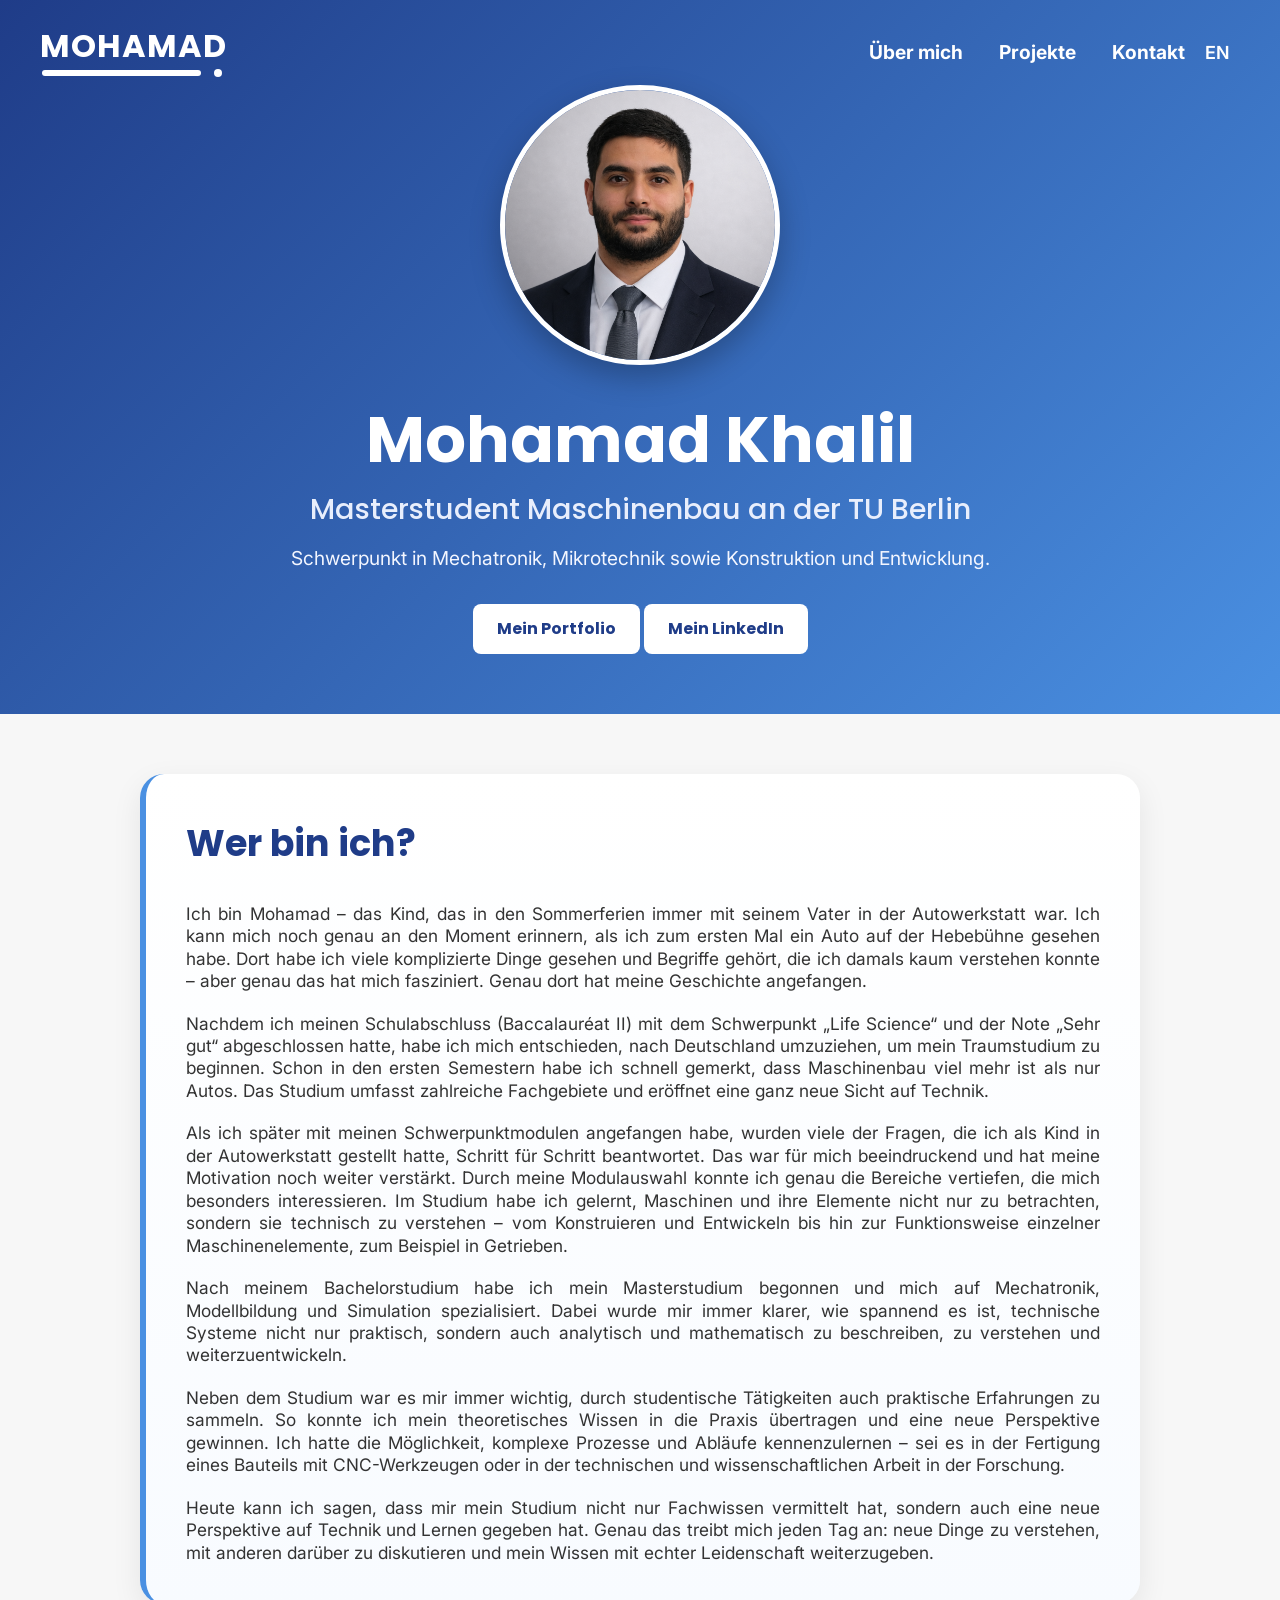
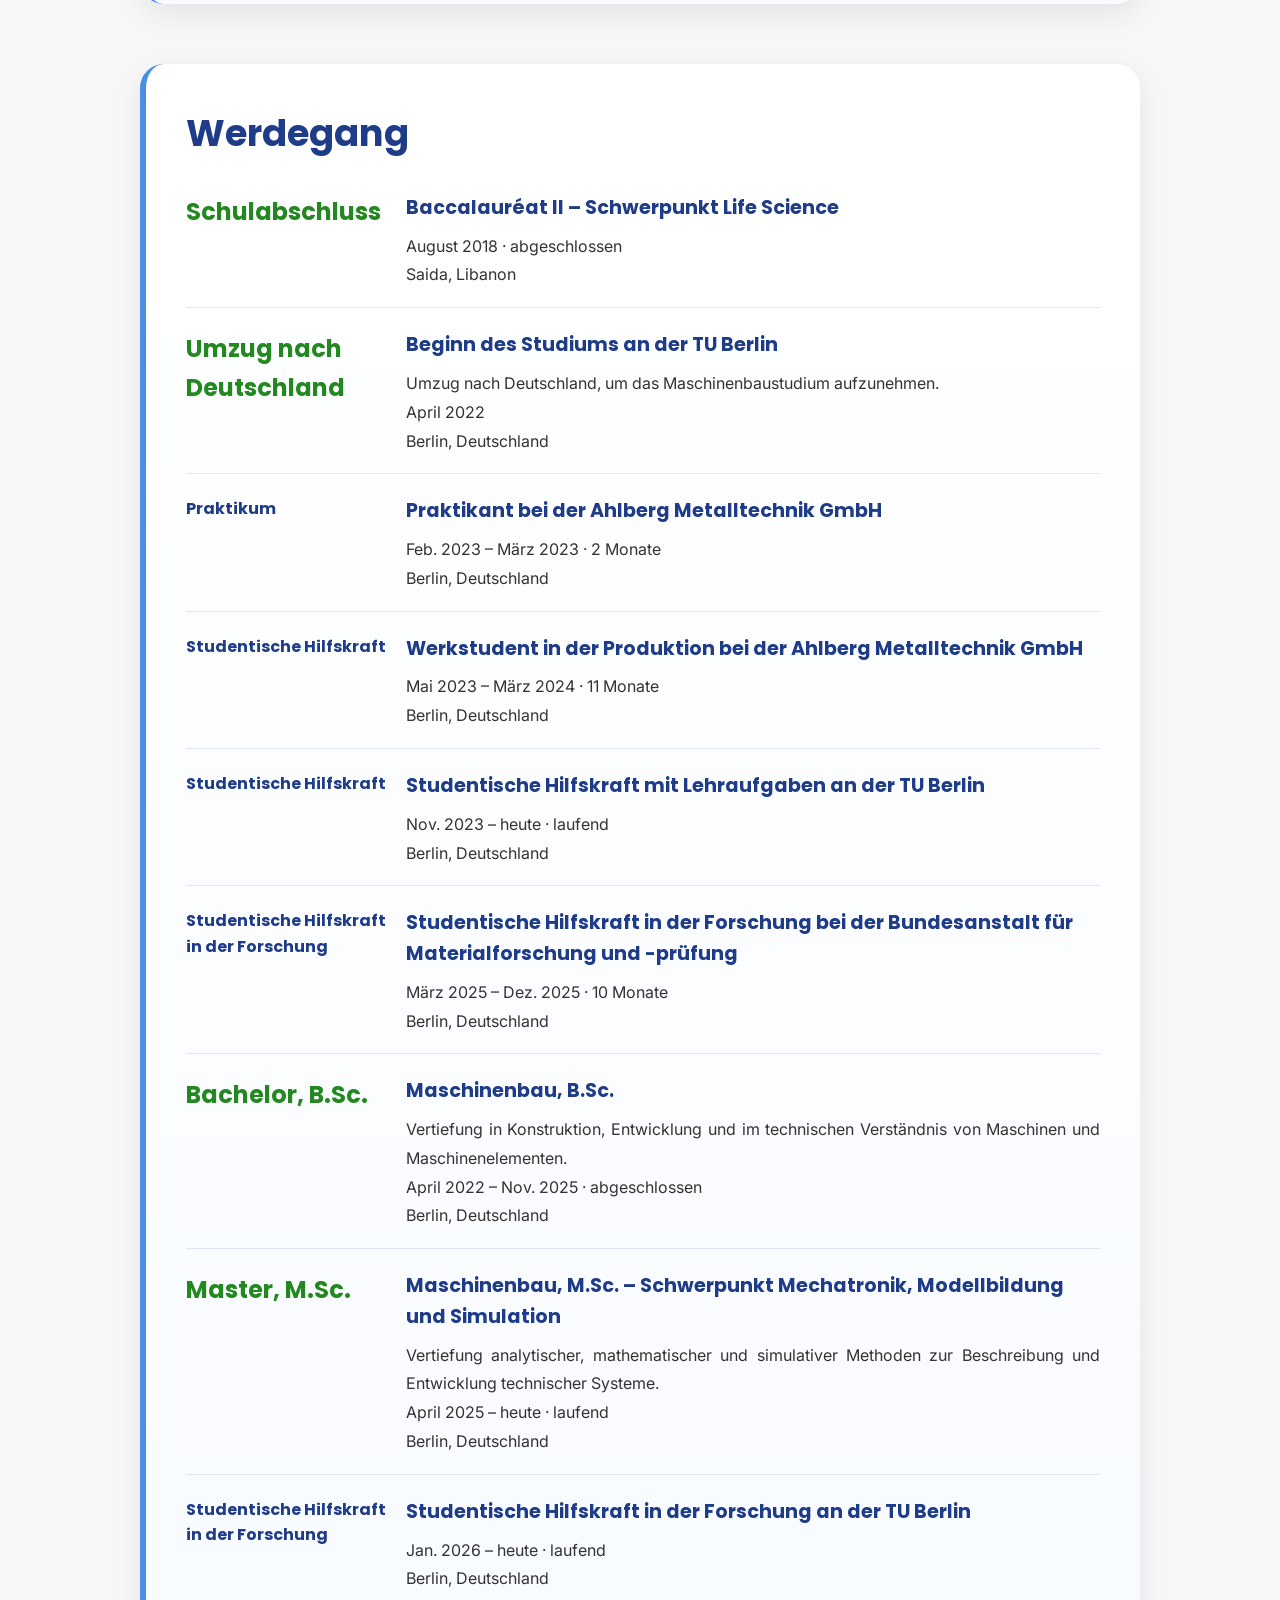
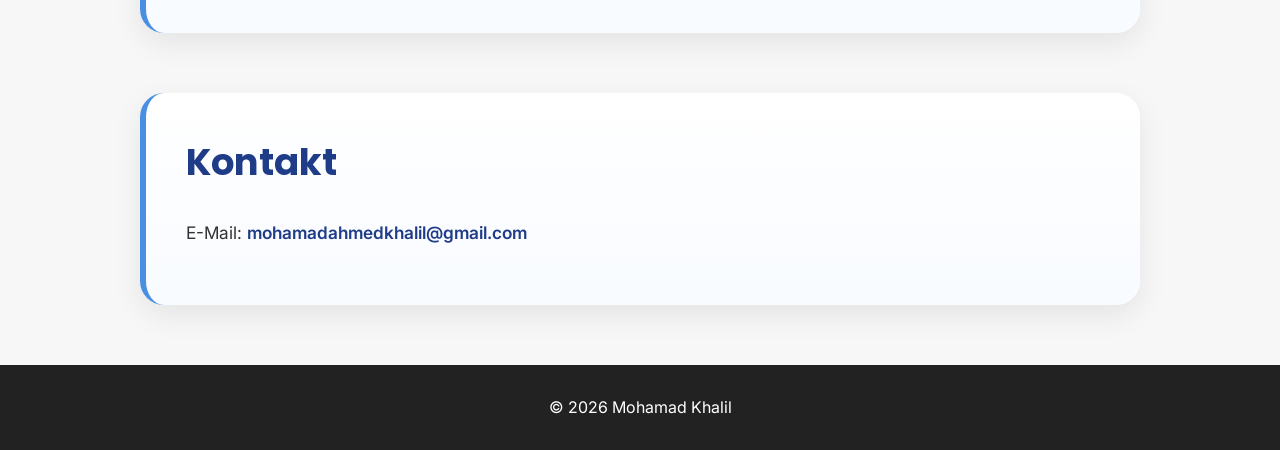
==== index.html @ b15c95e8 "Add files via upload" ====
<!DOCTYPE html>
<html lang="de">
<head>
  <meta charset="UTF-8" />
  <meta name="viewport" content="width=device-width, initial-scale=1.0" />
  <title>Mohamad</title>
  <link rel="stylesheet" href="style.css" />
  <link rel="preconnect" href="https://fonts.googleapis.com">
  <link rel="preconnect" href="https://fonts.gstatic.com" crossorigin>
  <link href="https://fonts.googleapis.com/css2?family=Montserrat:wght@600;700&display=swap" rel="stylesheet">
  <link href="https://fonts.googleapis.com/css2?family=Inter:wght@400;500;600;700&family=Poppins:wght@500;600;700&display=swap" rel="stylesheet">
  <link rel="icon" type="image/png" href="img/Bewerbungsfoto.png">
</head>
<body>
  <header class="hero">
    <nav class="nav">
      <a href="index.html" class="logo">
        <span class="logo-name">MOHAMAD<span class="logo-dot"></span></span>
      </a>

      <button class="menu-toggle" aria-label="Menü öffnen">
        <span></span>
        <span></span>
        <span></span>
      </button>

      <ul class="nav-links">
        <li><a href="#about" data-i18n="navAbout">Über mich</a></li>
        <li><a href="pages/projects/index.html" data-i18n="navProjects">Projekte</a></li>
        <li><a href="#contact" data-i18n="navContact">Kontakt</a></li>
      </ul>

      <button id="lang-toggle" class="lang-btn">EN</button>
    </nav>

    <div class="hero-image">
      <img
        src="img/Bewerbungsfoto.png"
        alt="Porträt von Mohamad Khalil"
        data-i18n-alt="heroImageAlt"
      >
    </div>

    <div class="hero-wrapper">
      <section class="hero-content">
        <h1>Mohamad Khalil</h1>
        <h2 data-i18n="heroTitle">Masterstudent Maschinenbau an der TU Berlin</h2>
        <p data-i18n="heroSubtitle">Schwerpunkt in Mechatronik, Mikrotechnik sowie Konstruktion und Entwicklung.</p>

        <div class="hero-buttons">
          <a class="btn" href="pages/portfolio/index.html" data-i18n="portfolioBtn">Mein Portfolio</a>
          <a class="btn" href="https://www.linkedin.com/in/mohamadahmedkhalil/" target="_blank" rel="noopener noreferrer" data-i18n="linkedinBtn">Mein LinkedIn</a>
        </div>
      </section>
    </div>
  </header>

  <main>
    <section id="about" class="about">
      <h2 data-i18n="aboutHeading">Wer bin ich?</h2>

      <p data-i18n="aboutP1">
        Ich bin Mohamad – das Kind, das in den Sommerferien immer mit seinem Vater in der
        Autowerkstatt war. Ich kann mich noch genau an den Moment erinnern, als ich zum ersten
        Mal ein Auto auf der Hebebühne gesehen habe. Dort habe ich viele komplizierte Dinge
        gesehen und Begriffe gehört, die ich damals kaum verstehen konnte – aber genau das hat
        mich fasziniert. Genau dort hat meine Geschichte angefangen.
      </p>

      <p data-i18n="aboutP2">
        Nachdem ich meinen Schulabschluss (Baccalauréat II) mit dem Schwerpunkt „Life Science“
        und der Note „Sehr gut“ abgeschlossen hatte, habe ich mich entschieden, nach Deutschland
        umzuziehen, um mein Traumstudium zu beginnen. Schon in den ersten Semestern habe ich
        schnell gemerkt, dass Maschinenbau viel mehr ist als nur Autos. Das Studium umfasst
        zahlreiche Fachgebiete und eröffnet eine ganz neue Sicht auf Technik.
      </p>

      <p data-i18n="aboutP3">
        Als ich später mit meinen Schwerpunktmodulen angefangen habe, wurden viele der Fragen,
        die ich als Kind in der Autowerkstatt gestellt hatte, Schritt für Schritt beantwortet.
        Das war für mich beeindruckend und hat meine Motivation noch weiter verstärkt. Durch
        meine Modulauswahl konnte ich genau die Bereiche vertiefen, die mich besonders
        interessieren. Im Studium habe ich gelernt, Maschinen und ihre Elemente nicht nur zu
        betrachten, sondern sie technisch zu verstehen – vom Konstruieren und Entwickeln bis
        hin zur Funktionsweise einzelner Maschinenelemente, zum Beispiel in Getrieben.
      </p>

      <p data-i18n="aboutP4">
        Nach meinem Bachelorstudium habe ich mein Masterstudium begonnen und mich auf
        Mechatronik, Modellbildung und Simulation spezialisiert. Dabei wurde mir immer klarer,
        wie spannend es ist, technische Systeme nicht nur praktisch, sondern auch analytisch
        und mathematisch zu beschreiben, zu verstehen und weiterzuentwickeln.
      </p>

      <p data-i18n="aboutP5">
        Neben dem Studium war es mir immer wichtig, durch studentische Tätigkeiten auch
        praktische Erfahrungen zu sammeln. So konnte ich mein theoretisches Wissen in die
        Praxis übertragen und eine neue Perspektive gewinnen. Ich hatte die Möglichkeit,
        komplexe Prozesse und Abläufe kennenzulernen – sei es in der Fertigung eines Bauteils
        mit CNC-Werkzeugen oder in der technischen und wissenschaftlichen Arbeit in der
        Forschung.
      </p>

      <p data-i18n="aboutP6">
        Heute kann ich sagen, dass mir mein Studium nicht nur Fachwissen vermittelt hat,
        sondern auch eine neue Perspektive auf Technik und Lernen gegeben hat. Genau das treibt
        mich jeden Tag an: neue Dinge zu verstehen, mit anderen darüber zu diskutieren und mein
        Wissen mit echter Leidenschaft weiterzugeben.
      </p>
    </section>

    <section id="journey" class="journey">
      <h2 data-i18n="journeyHeading">Werdegang</h2>

      <div class="journey-box">
        <div class="journey-item">
          <span class="schulabshluss" data-i18n="journeySchoolLabel">Schulabschluss</span>
          <div class="journey-content">
            <h3 data-i18n="journeySchoolTitle">Baccalauréat II – Schwerpunkt Life Science</h3>
            <p data-i18n="journeySchoolDate">August 2018 · abgeschlossen</p>
            <p data-i18n="journeySchoolLocation">Saida, Libanon</p>
          </div>
        </div>

        <div class="journey-item">
          <span class="umzug" data-i18n="journeyMoveLabel">Umzug nach Deutschland</span>
          <div class="journey-content">
            <h3 data-i18n="journeyMoveTitle">Beginn des Studiums an der TU Berlin</h3>
            <p data-i18n="journeyMoveText">Umzug nach Deutschland, um das Maschinenbaustudium aufzunehmen.</p>
            <p data-i18n="journeyMoveDate">April 2022</p>
            <p data-i18n="journeyMoveLocation">Berlin, Deutschland</p>
          </div>
        </div>

        <div class="journey-item">
          <span class="journey-year" data-i18n="journeyInternshipLabel">Praktikum</span>
          <div class="journey-content">
            <h3 data-i18n="journeyInternshipTitle">Praktikant bei der Ahlberg Metalltechnik GmbH</h3>
            <p data-i18n="journeyInternshipDate">Feb. 2023 – März 2023 · 2 Monate</p>
            <p data-i18n="journeyInternshipLocation">Berlin, Deutschland</p>
          </div>
        </div>

        <div class="journey-item">
          <span class="journey-year" data-i18n="journeyProductionLabel">Studentische Hilfskraft</span>
          <div class="journey-content">
            <h3 data-i18n="journeyProductionTitle">Werkstudent in der Produktion bei der Ahlberg Metalltechnik GmbH</h3>
            <p data-i18n="journeyProductionDate">Mai 2023 – März 2024 · 11 Monate</p>
            <p data-i18n="journeyProductionLocation">Berlin, Deutschland</p>
          </div>
        </div>

        <div class="journey-item">
          <span class="journey-year" data-i18n="journeyTutorLabel">Studentische Hilfskraft</span>
          <div class="journey-content">
            <h3 data-i18n="journeyTutorTitle">Studentische Hilfskraft mit Lehraufgaben an der TU Berlin</h3>
            <p data-i18n="journeyTutorDate">Nov. 2023 – heute · laufend</p>
            <p data-i18n="journeyTutorLocation">Berlin, Deutschland</p>
          </div>
        </div>

        <div class="journey-item">
          <span class="journey-year" data-i18n="journeyResearchBamLabel">Studentische Hilfskraft in der Forschung</span>
          <div class="journey-content">
            <h3 data-i18n="journeyResearchBamTitle">Studentische Hilfskraft in der Forschung bei der Bundesanstalt für Materialforschung und -prüfung</h3>
            <p data-i18n="journeyResearchBamDate">März 2025 – Dez. 2025 · 10 Monate</p>
            <p data-i18n="journeyResearchBamLocation">Berlin, Deutschland</p>
          </div>
        </div>

        <div class="journey-item">
          <span class="Bachelor" data-i18n="journeyBachelorLabel">Bachelor, B.Sc.</span>
          <div class="journey-content">
            <h3 data-i18n="journeyBachelorTitle">Maschinenbau, B.Sc.</h3>
            <p data-i18n="journeyBachelorText">
              Vertiefung in Konstruktion, Entwicklung und im technischen Verständnis
              von Maschinen und Maschinenelementen.
            </p>
            <p data-i18n="journeyBachelorDate">April 2022 – Nov. 2025 · abgeschlossen</p>
            <p data-i18n="journeyBachelorLocation">Berlin, Deutschland</p>
          </div>
        </div>

        <div class="journey-item">
          <span class="Master" data-i18n="journeyMasterLabel">Master, M.Sc.</span>
          <div class="journey-content">
            <h3 data-i18n="journeyMasterTitle">Maschinenbau, M.Sc. – Schwerpunkt Mechatronik, Modellbildung und Simulation</h3>
            <p data-i18n="journeyMasterText">
              Vertiefung analytischer, mathematischer und simulativer Methoden zur
              Beschreibung und Entwicklung technischer Systeme.
            </p>
            <p data-i18n="journeyMasterDate">April 2025 – heute · laufend</p>
            <p data-i18n="journeyMasterLocation">Berlin, Deutschland</p>
          </div>
        </div>

        <div class="journey-item">
          <span class="journey-year" data-i18n="journeyResearchTuLabel">Studentische Hilfskraft in der Forschung</span>
          <div class="journey-content">
            <h3 data-i18n="journeyResearchTuTitle">Studentische Hilfskraft in der Forschung an der TU Berlin</h3>
            <p data-i18n="journeyResearchTuDate">Jan. 2026 – heute · laufend</p>
            <p data-i18n="journeyResearchTuLocation">Berlin, Deutschland</p>
          </div>
        </div>
      </div>
    </section>

    <section id="contact" class="contact">
      <h2 data-i18n="contactHeading">Kontakt</h2>
      <p>
        <span data-i18n="emailLabel">E-Mail:</span>
        <a href="mailto:mohamadahmedkhalil@gmail.com">mohamadahmedkhalil@gmail.com</a>
      </p>
    </section>
  </main>

  <footer class="footer">
    <p data-i18n="footerText">© 2026 Mohamad Khalil</p>
  </footer>

  <script src="script.js"></script>
  <script>
    const menuToggle = document.querySelector('.menu-toggle');
    const navLinks = document.querySelector('.nav-links');

    menuToggle.addEventListener('click', () => {
      navLinks.classList.toggle('active');
    });
  </script>
</body>
</html>
---- style.css ----
* {
  box-sizing: border-box;
  margin: 0;
  padding: 0;
}

html {
  scroll-behavior: smooth;
}

body {
  font-family: 'Inter', sans-serif;
  line-height: 1.6;
  color: #222;
  background: #f7f7f7;
}

h1, h2, h3, .logo, .btn {
  font-family: 'Poppins', sans-serif;
}

.hero {
  background: linear-gradient(135deg, #1f3c88, #4a90e2);
  color: white;
  min-height: 50vh;
  padding: 20px 40px 60px;
}

.nav {
  max-width: 100%;
  margin: 0 auto;
  padding: -10px 40px;
  display: flex;
  align-items: center;
}

.nav-links {
  margin-left: auto;
  display: flex;
  gap: 36px;
  list-style: none;
  padding: 0;
  margin-top: 0;
  margin-bottom: 0;
  font-weight: 700
}

.nav-links a {
  color: white;
  text-decoration: none;
  font-family: 'Inter', sans-serif;
  font-size: 1.2rem;
}


.logo {
  font-family: 'Poppins', sans-serif;
  font-size: 2rem;
  font-weight: 700;
  color: white;
  letter-spacing: 0.03em;
}

.logo-name {
  position: relative;
  display: inline-block;
  padding-bottom: 14px;
}

.logo-name::after {
  content: "";
  position: absolute;
  left: 1%;
  bottom: 9px;
  width: 85%;
  height: 0.4rem;
  background: white;
  border-radius: 999px;
}

.logo-dot {
  position: absolute;
  right: 5px;
  bottom: 8px;
  width: 8px;
  height: 8px;
  background: white;
  border-radius: 50%;
}

.lang-btn {
  background: transparent;
  border: 1px transparent;
  padding: 8px 10px;
  border-radius: 999px;
  cursor: pointer;
  font-family: inherit;
  font-weight: 600;
  margin-left: 10px;
  color: white;
  font-size: 18px;
}

.lang-btn:hover {
  transform: translateY(-1px);
}

.hero-wrapper {
  max-width: 1000px;
  margin: 40px auto 0;
  display: flex;
  flex-direction: column;
  align-items: center;
  text-align: center;
  gap: 30px;
}

.hero-content h1 {
  font-size: 4rem;
  margin-bottom: 10px;
  line-height: 1.1;
}

.hero-content h2 {
  font-size: 1.8rem;
  font-weight: 500;
  margin-bottom: 10px;
  color: #e8eefc;
}

.hero-content p {
  font-size: 1.2rem;
  max-width: 900px;
  margin-bottom: 30px;
  line-height: 1.7;
  color: #f3f6ff;
}

.hero-image {
  width: 100%;
  display: flex;
  justify-content: center;
}

.hero-image img {
  width: 280px;
  height: 280px;
  object-fit: cover;
  border-radius: 50%;
  border: 5px solid white;
  box-shadow: 0 12px 30px rgba(0, 0, 0, 0.25);
}

.btn {
  display: inline-block;
  background: white;
  color: #1f3c88;
  padding: 12px 24px;
  text-decoration: none;
  border-radius: 8px;
  font-weight: bold;
}

.about {
  max-width: 1000px;
  margin: 60px auto;
  padding: 40px;
  background: linear-gradient(180deg, #ffffff, #f8fbff);
  border-radius: 24px;
  box-shadow: 0 10px 30px rgba(0, 0, 0, 0.08);
  border-left: 6px solid #4a90e2;
}

.about h2 {
  font-size: 2.3rem;
  margin-bottom: 30px;
  color: #1f3c88;
}

.about p {
  font-family: 'Inter', sans-serif;
  font-size: 1.08rem;
  line-height: 1.3;
  color: #333;
  margin-bottom: 20px;
  font-weight: 400;
  text-align: justify;
  hyphens: auto;
}

.about p:last-child {
  margin-bottom: 0;
}

.projects {
  max-width: 1000px;
  margin: 60px auto;
  padding: 0 20px;
}

.contact {
  max-width: 1000px;
  margin: 60px auto;
  padding: 40px;
  background: linear-gradient(180deg, #ffffff, #f8fbff);
  border-radius: 24px;
  box-shadow: 0 10px 30px rgba(0, 0, 0, 0.08);
  border-left: 6px solid #4a90e2;
}

.contact a {
  color: #1f3c88;
  text-decoration: none;
  font-weight: 600;
}

.contact a:hover {
  text-decoration: underline;
}

.contact h2 {
  font-size: 2.3rem;
  margin-bottom: 30px;
  color: #1f3c88;
}

.contact p {
  font-family: 'Inter', sans-serif;
  font-size: 1.08rem;
  line-height: 1.3;
  color: #333;
  margin-bottom: 20px;
  font-weight: 400;
  text-align: justify;
  hyphens: auto;
}

.cards {
  display: grid;
  grid-template-columns: repeat(auto-fit, minmax(250px, 1fr));
  gap: 20px;
}

.card {
  background: white;
  padding: 20px;
  border-radius: 12px;
  box-shadow: 0 4px 14px rgba(0, 0, 0, 0.08);
}

.journey {
  max-width: 1000px;
  margin: 60px auto;
  padding: 40px;
  background: linear-gradient(180deg, #ffffff, #f8fbff);
  border-radius: 24px;
  box-shadow: 0 10px 30px rgba(0, 0, 0, 0.08);
  border-left: 6px solid #4a90e2;
}

.journey h2 {
  font-size: 2.3rem;
  margin-bottom: 30px;
  color: #1f3c88;
}

.journey-box {
  display: flex;
  flex-direction: column;
  gap: 22px;
}

.journey-item {
  display: grid;
  grid-template-columns: 200px 1fr;
  gap: 20px;
  align-items: start;
  padding-bottom: 18px;
  border-bottom: 1px solid rgba(31, 60, 136, 0.12);
}

.journey-item:last-child {
  border-bottom: none;
  padding-bottom: 0;
}

.journey-year {
  font-weight: 700;
  color: #1f3c88;
  font-family: 'Poppins', sans-serif;
}

.schulabshluss {
  font-size: 1.5rem;
  font-weight: 700;
  color: #22881f;
  font-family: 'Poppins', sans-serif;
}

.umzug {
  font-size: 1.5rem;
  font-weight: 700;
  color: #22881f;
  font-family: 'Poppins', sans-serif;
}

.Bachelor {
  font-size: 1.5rem;
  font-weight: 700;
  color: #22881f;
  font-family: 'Poppins', sans-serif;
}

.Master {
  font-size: 1.5rem;
  font-weight: 700;
  color: #22881f;
  font-family: 'Poppins', sans-serif;
}

.journey-content h3 {
  font-size: 1.2rem;
  margin-bottom: 8px;
  color: #1f3c88;
}

.journey-content p {
  font-size: 1rem;
  line-height: 1.8;
  color: #333;
  text-align: justify;
}

.footer {
  text-align: center;
  padding: 30px 20px;
  background: #222;
  color: white;
}

/* =========================
   Handy / Tablet Ergänzung
   oberer Code bleibt gleich
========================= */

@media (max-width: 992px) {
  .hero {
    padding: 20px 24px 50px;
  }

  .hero-wrapper {
    max-width: 90%;
    gap: 24px;
  }

  .hero-content h1 {
    font-size: 3.2rem;
  }

  .hero-content h2 {
    font-size: 1.5rem;
  }

  .hero-content p {
    font-size: 1.08rem;
    max-width: 100%;
  }

  .about,
  .contact,
  .journey {
    margin: 40px 20px;
    padding: 30px;
  }

  .projects {
    margin: 40px 20px;
    padding: 0;
  }

  .journey-item {
    grid-template-columns: 170px 1fr;
    gap: 16px;
  }

  .nav-links {
    gap: 24px;
  }

  .nav-links a {
    font-size: 1.05rem;
  }
}

@media (max-width: 768px) {
  body {
    overflow-x: hidden;
  }

  .hero {
    padding: 18px 16px 40px;
    min-height: auto;
  }

  .hero-wrapper {
    margin-top: 24px;
    max-width: 100%;
    gap: 20px;
  }

  .hero-content h1 {
    font-size: 2.4rem;
  }

  .hero-content h2 {
    font-size: 1.2rem;
  }

  .hero-content p {
    font-size: 1rem;
    line-height: 1.6;
    max-width: 100%;
  }

  .hero-image img {
    width: 220px;
    height: 220px;
  }

  .logo {
    font-size: 1.6rem;
  }

  .nav {
    width: 100%;
    overflow-x: auto;
  }

  .nav-links {
    gap: 16px;
    flex-wrap: wrap;
  }

  .nav-links a {
    font-size: 1rem;
  }

  .lang-btn {
    font-size: 16px;
  }

  .about,
  .contact,
  .journey {
    margin: 30px 14px;
    padding: 22px 18px;
  }

  .projects {
    margin: 30px 14px;
    padding: 0;
  }

  .about h2,
  .contact h2,
  .journey h2 {
    font-size: 1.8rem;
    margin-bottom: 20px;
  }

  .about p,
  .contact p,
  .journey-content p {
    font-size: 0.98rem;
    line-height: 1.6;
  }

  .journey-item {
    grid-template-columns: 130px 1fr;
    gap: 14px;
  }

  .journey-content h3 {
    font-size: 1.05rem;
  }

  .schulabshluss,
  .umzug,
  .Bachelor,
  .Master {
    font-size: 1.2rem;
  }

  .cards {
    grid-template-columns: 1fr;
  }
}

@media (max-width: 480px) {
  .hero-content h1 {
    font-size: 1.9rem;
  }

  .hero-content h2 {
    font-size: 1rem;
  }

  .hero-content p {
    font-size: 0.95rem;
  }

  .hero-image img {
    width: 180px;
    height: 180px;
  }

  .logo {
    font-size: 1.3rem;
  }

  .nav-links {
    gap: 12px;
  }

  .nav-links a {
    font-size: 0.95rem;
  }

  .about h2,
  .contact h2,
  .journey h2 {
    font-size: 1.5rem;
  }

  .journey-item {
    grid-template-columns: 1fr;
    gap: 8px;
  }

  .journey-year {
    margin-bottom: 4px;
  }
}

/* Hamburger-Button standardmäßig verstecken */
.menu-toggle {
  display: none;
  background: rgba(34, 47, 68, 0.95);
  border: none;
  border-radius: 14px;
  width: 52px;
  height: 52px;
  cursor: pointer;
  padding: 0;
  align-items: center;
  justify-content: center;
  flex-direction: column;
  gap: 5px;
}

.menu-toggle span {
  display: block;
  width: 22px;
  height: 2px;
  background: #5f6977;
  border-radius: 999px;
}

/* Nur für Mobile */
@media (max-width: 768px) {
  .nav {
    position: relative;
    justify-content: space-between;
    align-items: center;
    padding: 10px 16px;
  }

  .menu-toggle {
    display: flex;
    margin-left: auto;
  }

  .nav-links {
    display: none;
    position: absolute;
    top: 72px;
    right: 16px;
    width: 220px;
    background: rgba(34, 47, 68, 0.98);
    border-radius: 16px;
    padding: 14px;
    flex-direction: column;
    gap: 14px;
    box-shadow: 0 12px 30px rgba(0, 0, 0, 0.2);
    z-index: 1000;
  }

  .nav-links.active {
    display: flex;
  }

  .nav-links a {
    color: white;
    font-size: 1rem;
    display: block;
    width: 100%;
  }
}
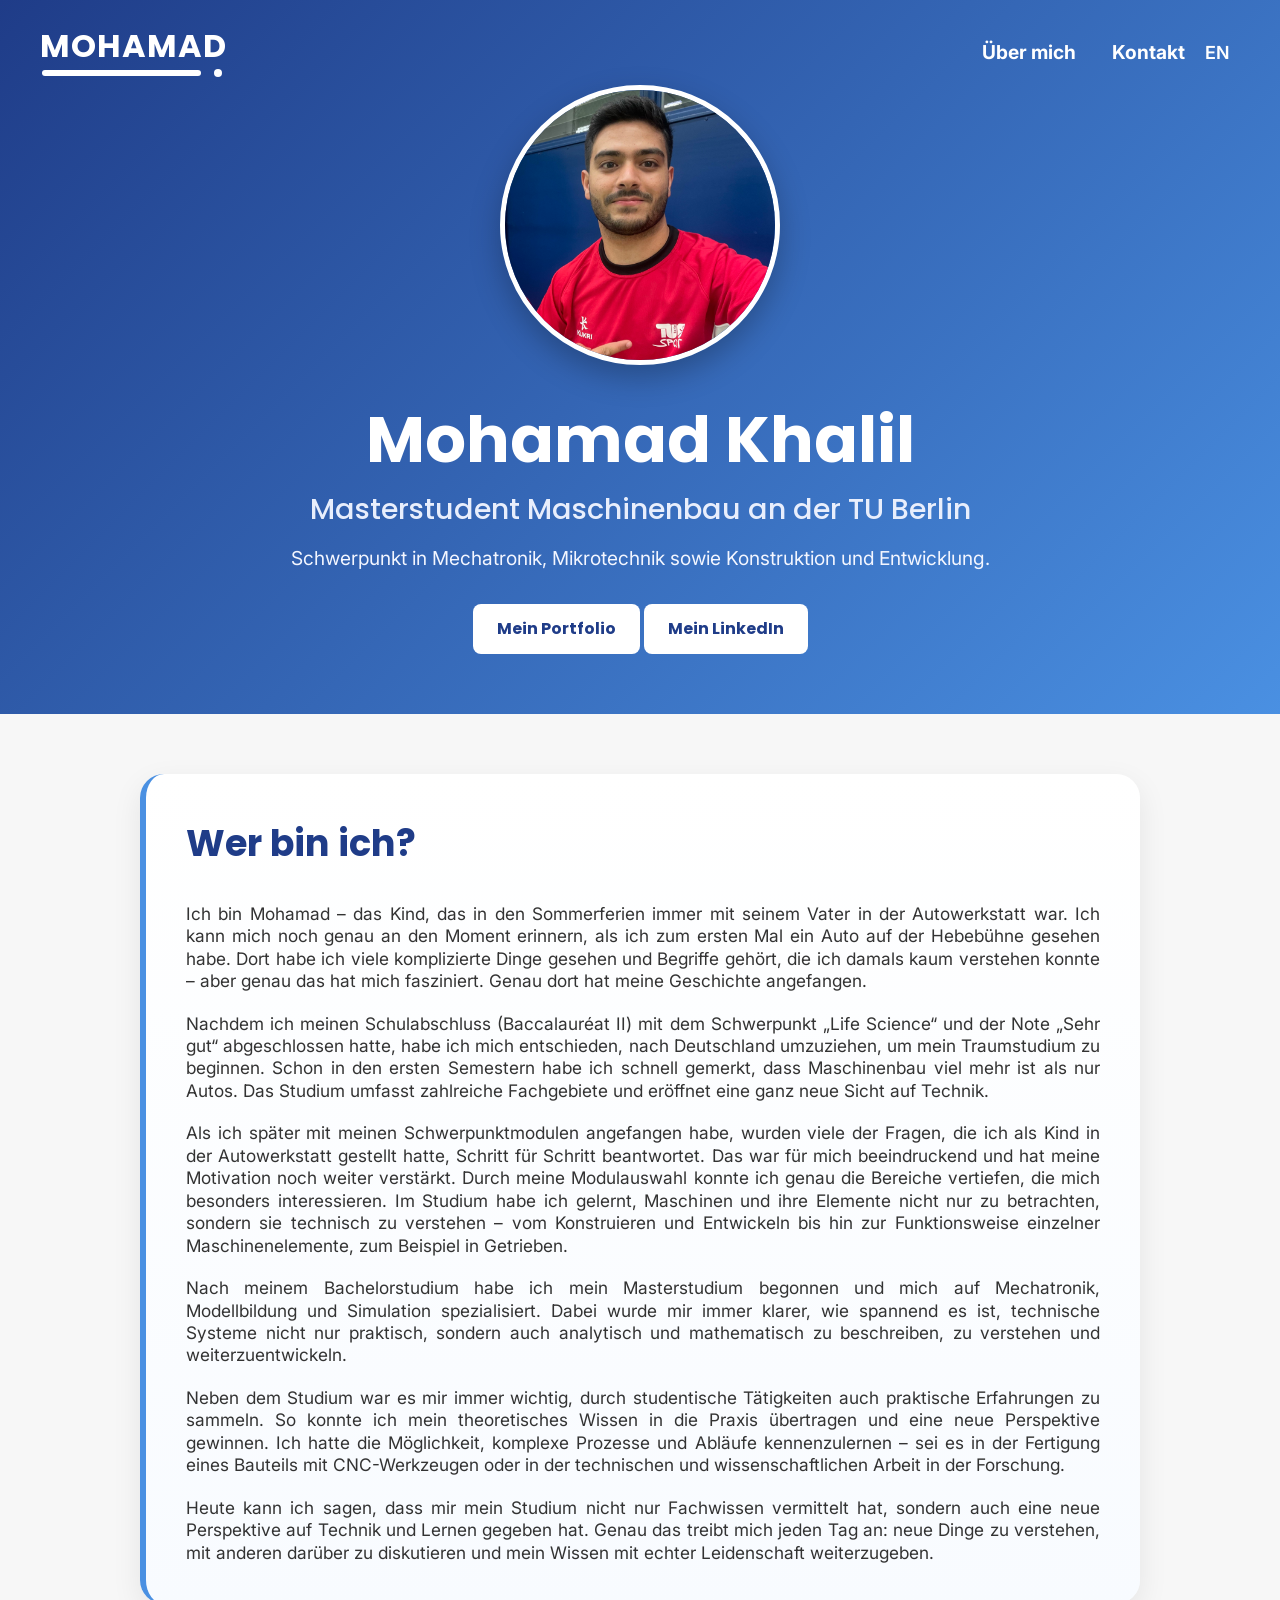
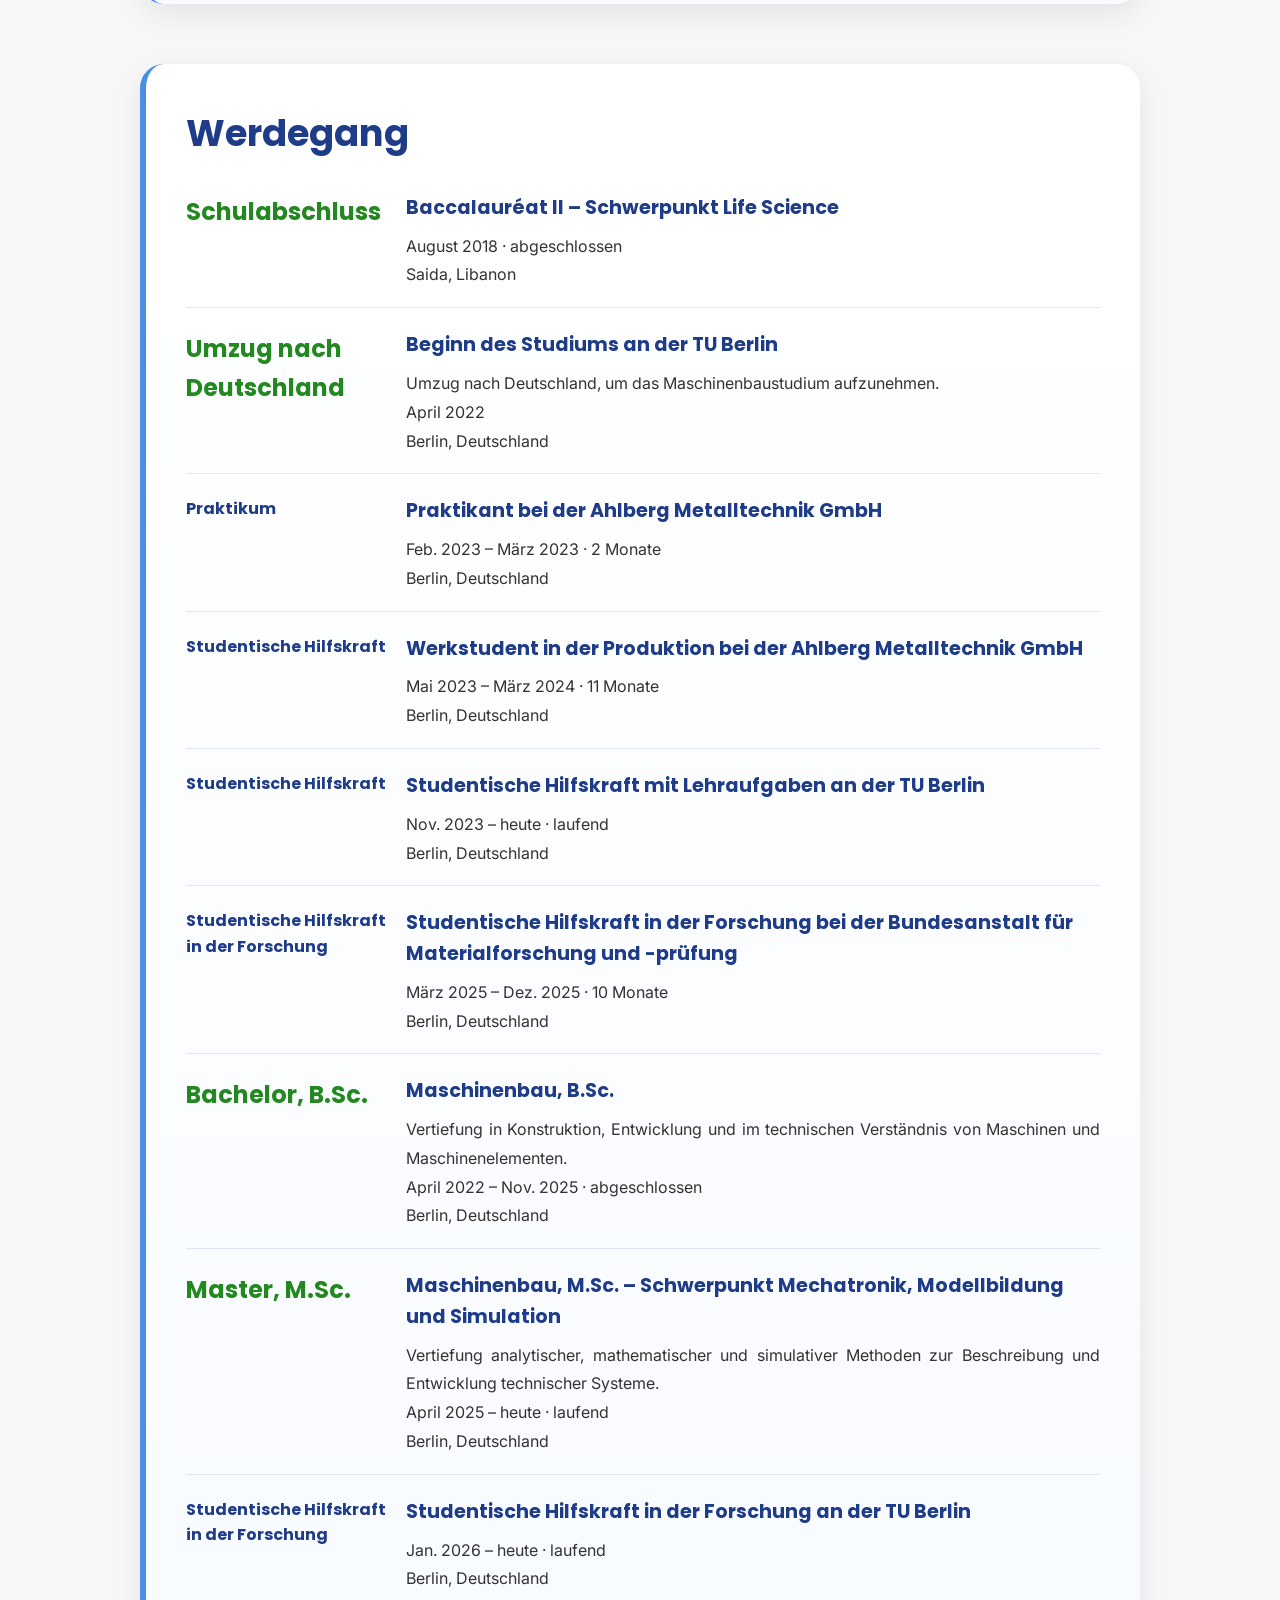
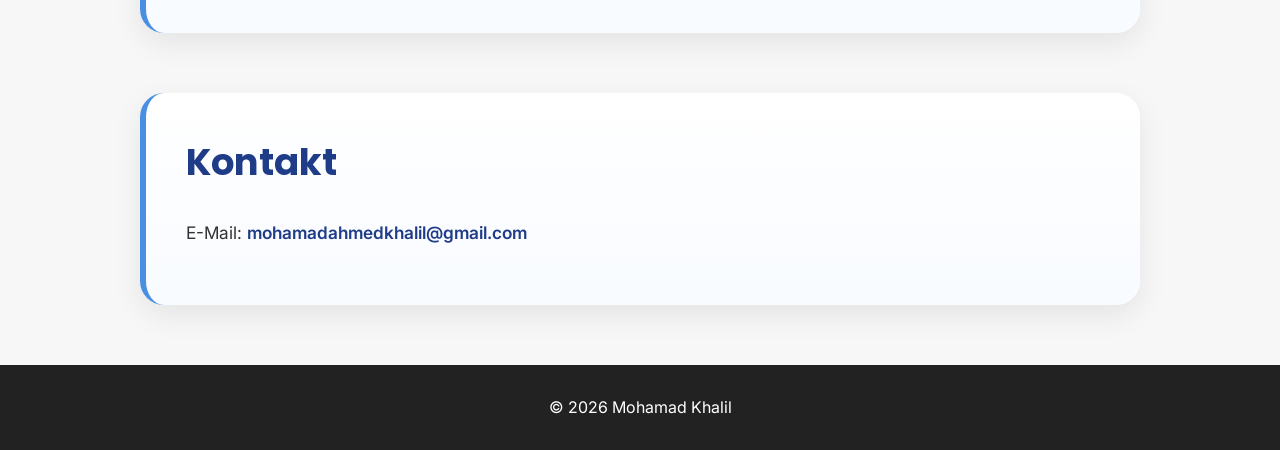
==== commit a213c4d8: "Add files via upload" ====
--- a/index.html
+++ b/index.html
@@ -10,6 +10,7 @@
   <link href="https://fonts.googleapis.com/css2?family=Montserrat:wght@600;700&display=swap" rel="stylesheet">
   <link href="https://fonts.googleapis.com/css2?family=Inter:wght@400;500;600;700&family=Poppins:wght@500;600;700&display=swap" rel="stylesheet">
   <link rel="icon" type="image/png" href="img/Bewerbungsfoto.png">
+  <script src="script.js" defer></script>
 </head>
 <body>
   <header class="hero">
@@ -18,7 +19,7 @@
         <span class="logo-name">MOHAMAD<span class="logo-dot"></span></span>
       </a>
 
-      <button class="menu-toggle" aria-label="Menü öffnen">
+      <button class="menu-toggle" type="button" aria-label="Menü öffnen" aria-expanded="false">
         <span></span>
         <span></span>
         <span></span>
@@ -26,16 +27,15 @@
 
       <ul class="nav-links">
         <li><a href="#about" data-i18n="navAbout">Über mich</a></li>
-        <li><a href="pages/projects/index.html" data-i18n="navProjects">Projekte</a></li>
         <li><a href="#contact" data-i18n="navContact">Kontakt</a></li>
       </ul>
 
-      <button id="lang-toggle" class="lang-btn">EN</button>
+      <button id="lang-toggle" class="lang-btn" type="button">EN</button>
     </nav>
 
     <div class="hero-image">
       <img
-        src="img/Bewerbungsfoto.png"
+        src="img/Photo.JPG"
         alt="Porträt von Mohamad Khalil"
         data-i18n-alt="heroImageAlt"
       >
@@ -45,11 +45,30 @@
       <section class="hero-content">
         <h1>Mohamad Khalil</h1>
         <h2 data-i18n="heroTitle">Masterstudent Maschinenbau an der TU Berlin</h2>
-        <p data-i18n="heroSubtitle">Schwerpunkt in Mechatronik, Mikrotechnik sowie Konstruktion und Entwicklung.</p>
+        <p data-i18n="heroSubtitle">
+          Schwerpunkt in Mechatronik, Mikrotechnik sowie Konstruktion und Entwicklung.
+        </p>
 
         <div class="hero-buttons">
-          <a class="btn" href="pages/portfolio/index.html" data-i18n="portfolioBtn">Mein Portfolio</a>
-          <a class="btn" href="https://www.linkedin.com/in/mohamadahmedkhalil/" target="_blank" rel="noopener noreferrer" data-i18n="linkedinBtn">Mein LinkedIn</a>
+          <a
+            class="btn download-btn"
+            id="portfolio-download"
+            href="portfolio/DE/portfolio_pdflatex.pdf"
+            download
+            data-i18n="portfolioBtn"
+          >
+            Portfolio als PDF herunterladen
+          </a>
+
+          <a
+            class="btn"
+            href="https://www.linkedin.com/in/mohamadahmedkhalil/"
+            target="_blank"
+            rel="noopener noreferrer"
+            data-i18n="linkedinBtn"
+          >
+            Mein LinkedIn
+          </a>
         </div>
       </section>
     </div>
@@ -217,15 +236,5 @@
   <footer class="footer">
     <p data-i18n="footerText">© 2026 Mohamad Khalil</p>
   </footer>
-
-  <script src="script.js"></script>
-  <script>
-    const menuToggle = document.querySelector('.menu-toggle');
-    const navLinks = document.querySelector('.nav-links');
-
-    menuToggle.addEventListener('click', () => {
-      navLinks.classList.toggle('active');
-    });
-  </script>
 </body>
 </html>
--- a/style.css
+++ b/style.css
@@ -146,6 +146,7 @@
   width: 280px;
   height: 280px;
   object-fit: cover;
+  object-position: center 0%;
   border-radius: 50%;
   border: 5px solid white;
   box-shadow: 0 12px 30px rgba(0, 0, 0, 0.25);
@@ -433,7 +434,6 @@
 
   .nav {
     width: 100%;
-    overflow-x: auto;
   }
 
   .nav-links {
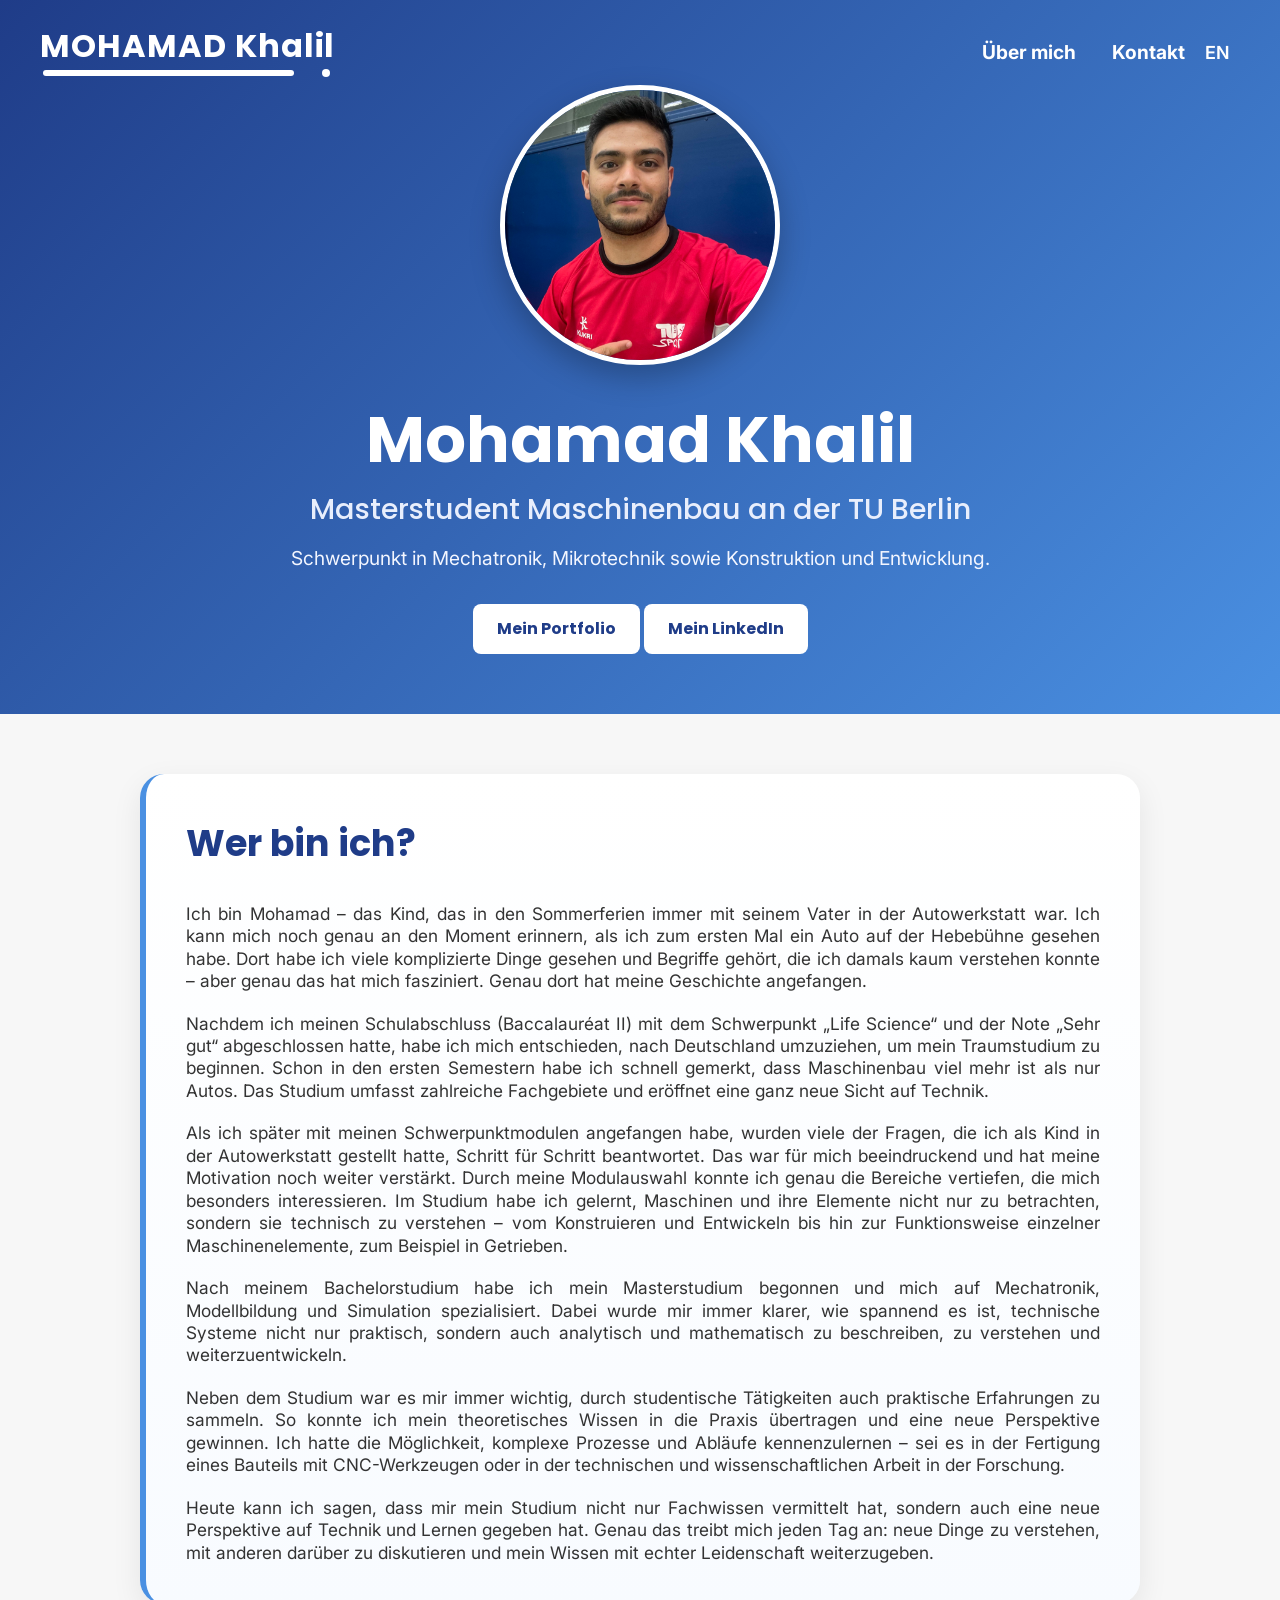
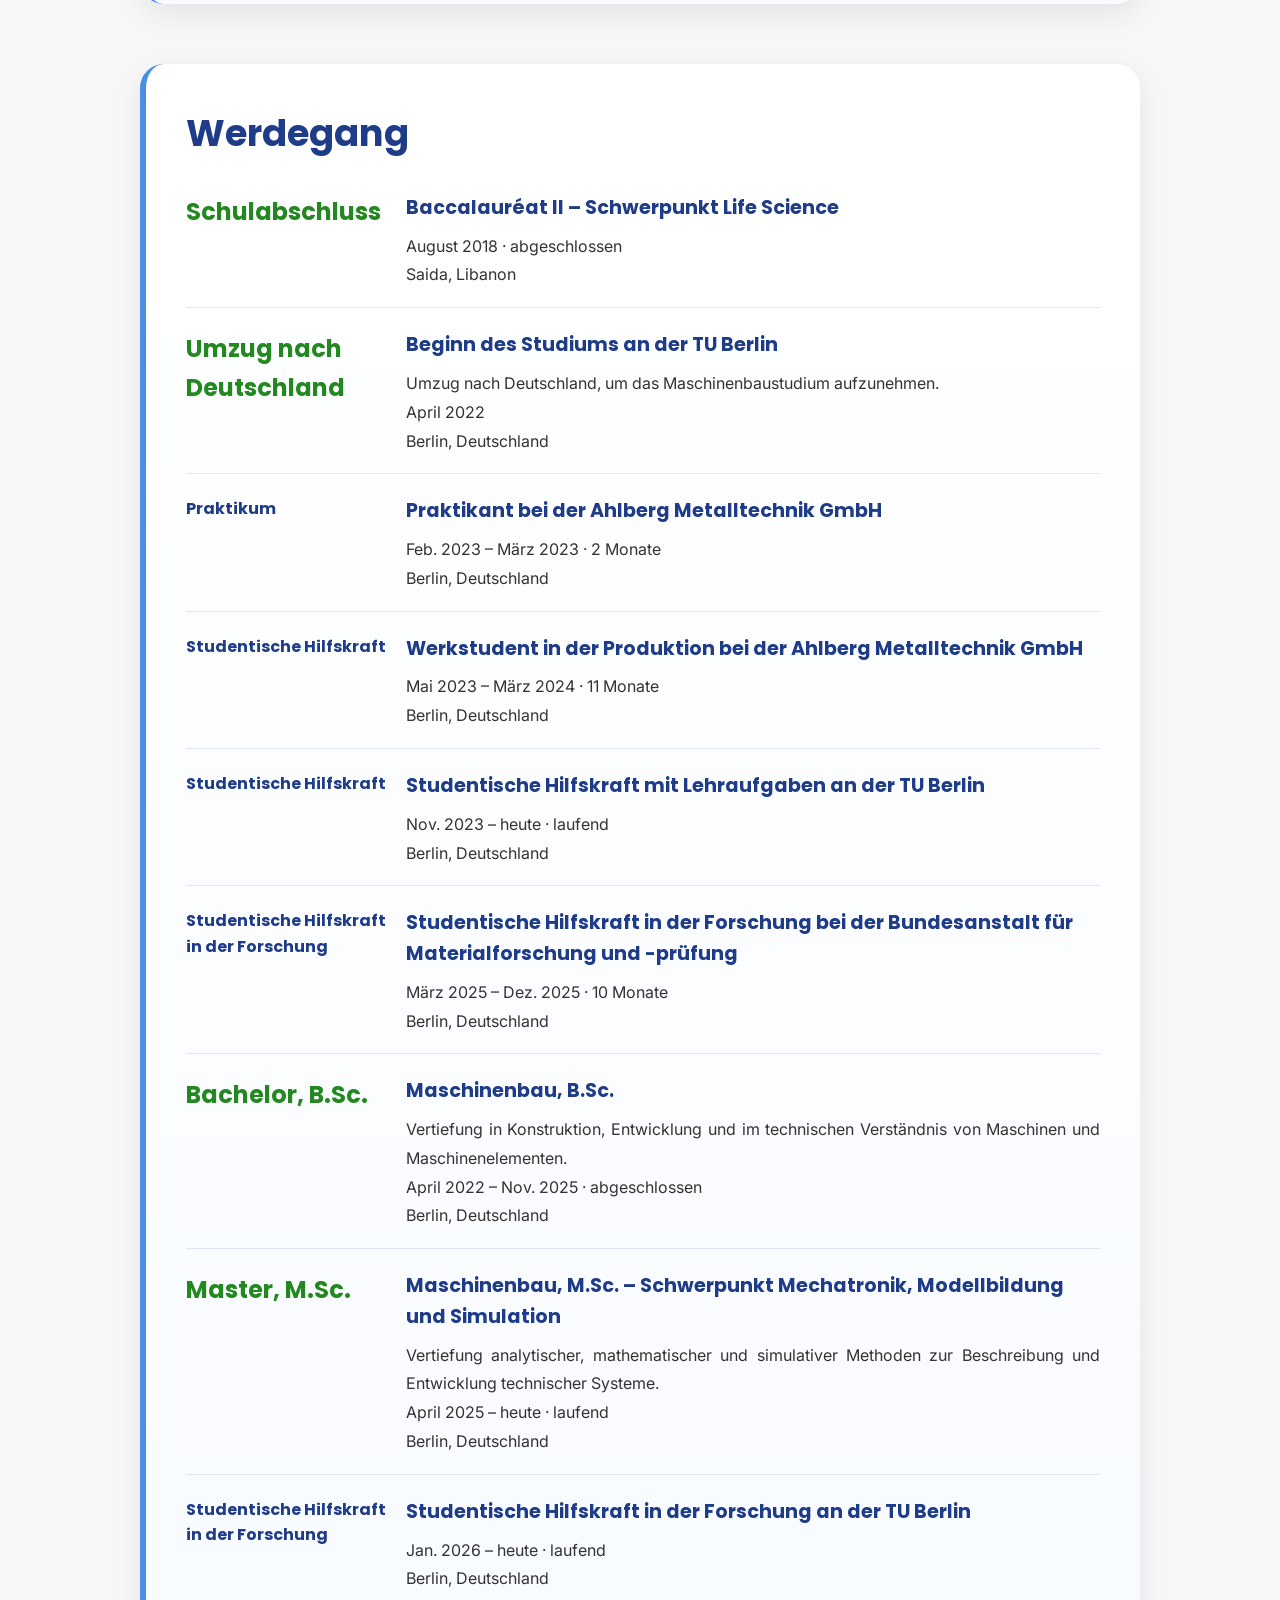
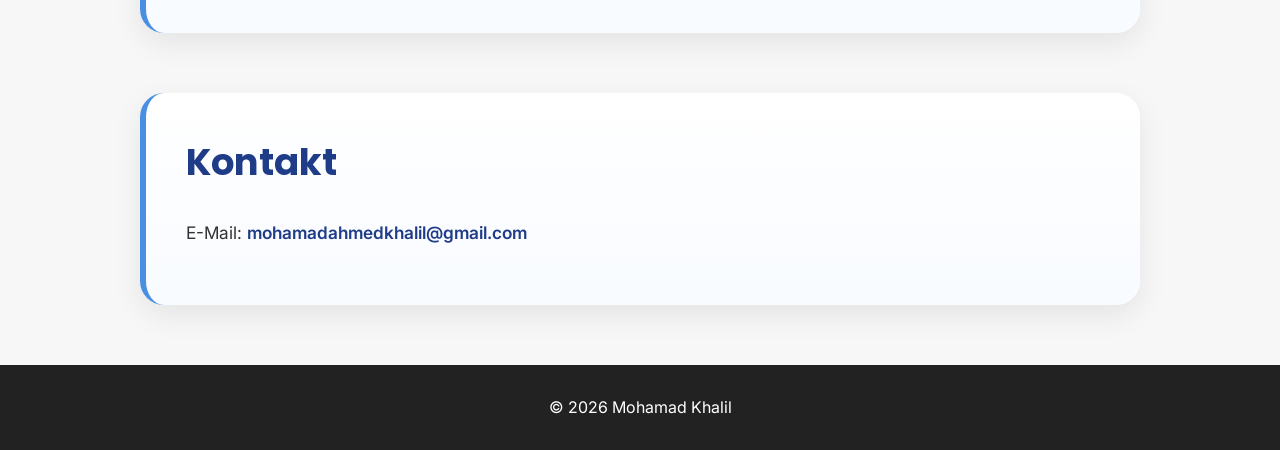
==== commit bcb1e870: "Fix HTML formatting and update content" ====
--- a/index.html
+++ b/index.html
@@ -9,14 +9,14 @@
   <link rel="preconnect" href="https://fonts.gstatic.com" crossorigin>
   <link href="https://fonts.googleapis.com/css2?family=Montserrat:wght@600;700&display=swap" rel="stylesheet">
   <link href="https://fonts.googleapis.com/css2?family=Inter:wght@400;500;600;700&family=Poppins:wght@500;600;700&display=swap" rel="stylesheet">
-  <link rel="icon" type="image/png" href="img/Bewerbungsfoto.png">
+  <link rel="icon" type="image/JPG" href="img/Photo.JPG">
   <script src="script.js" defer></script>
 </head>
 <body>
   <header class="hero">
     <nav class="nav">
       <a href="index.html" class="logo">
-        <span class="logo-name">MOHAMAD<span class="logo-dot"></span></span>
+        <span class="logo-name">MOHAMAD Khalil<span class="logo-dot"></span></span>
       </a>
 
       <button class="menu-toggle" type="button" aria-label="Menü öffnen" aria-expanded="false">
@@ -237,4 +237,4 @@
     <p data-i18n="footerText">© 2026 Mohamad Khalil</p>
   </footer>
 </body>
-</html>+</html>
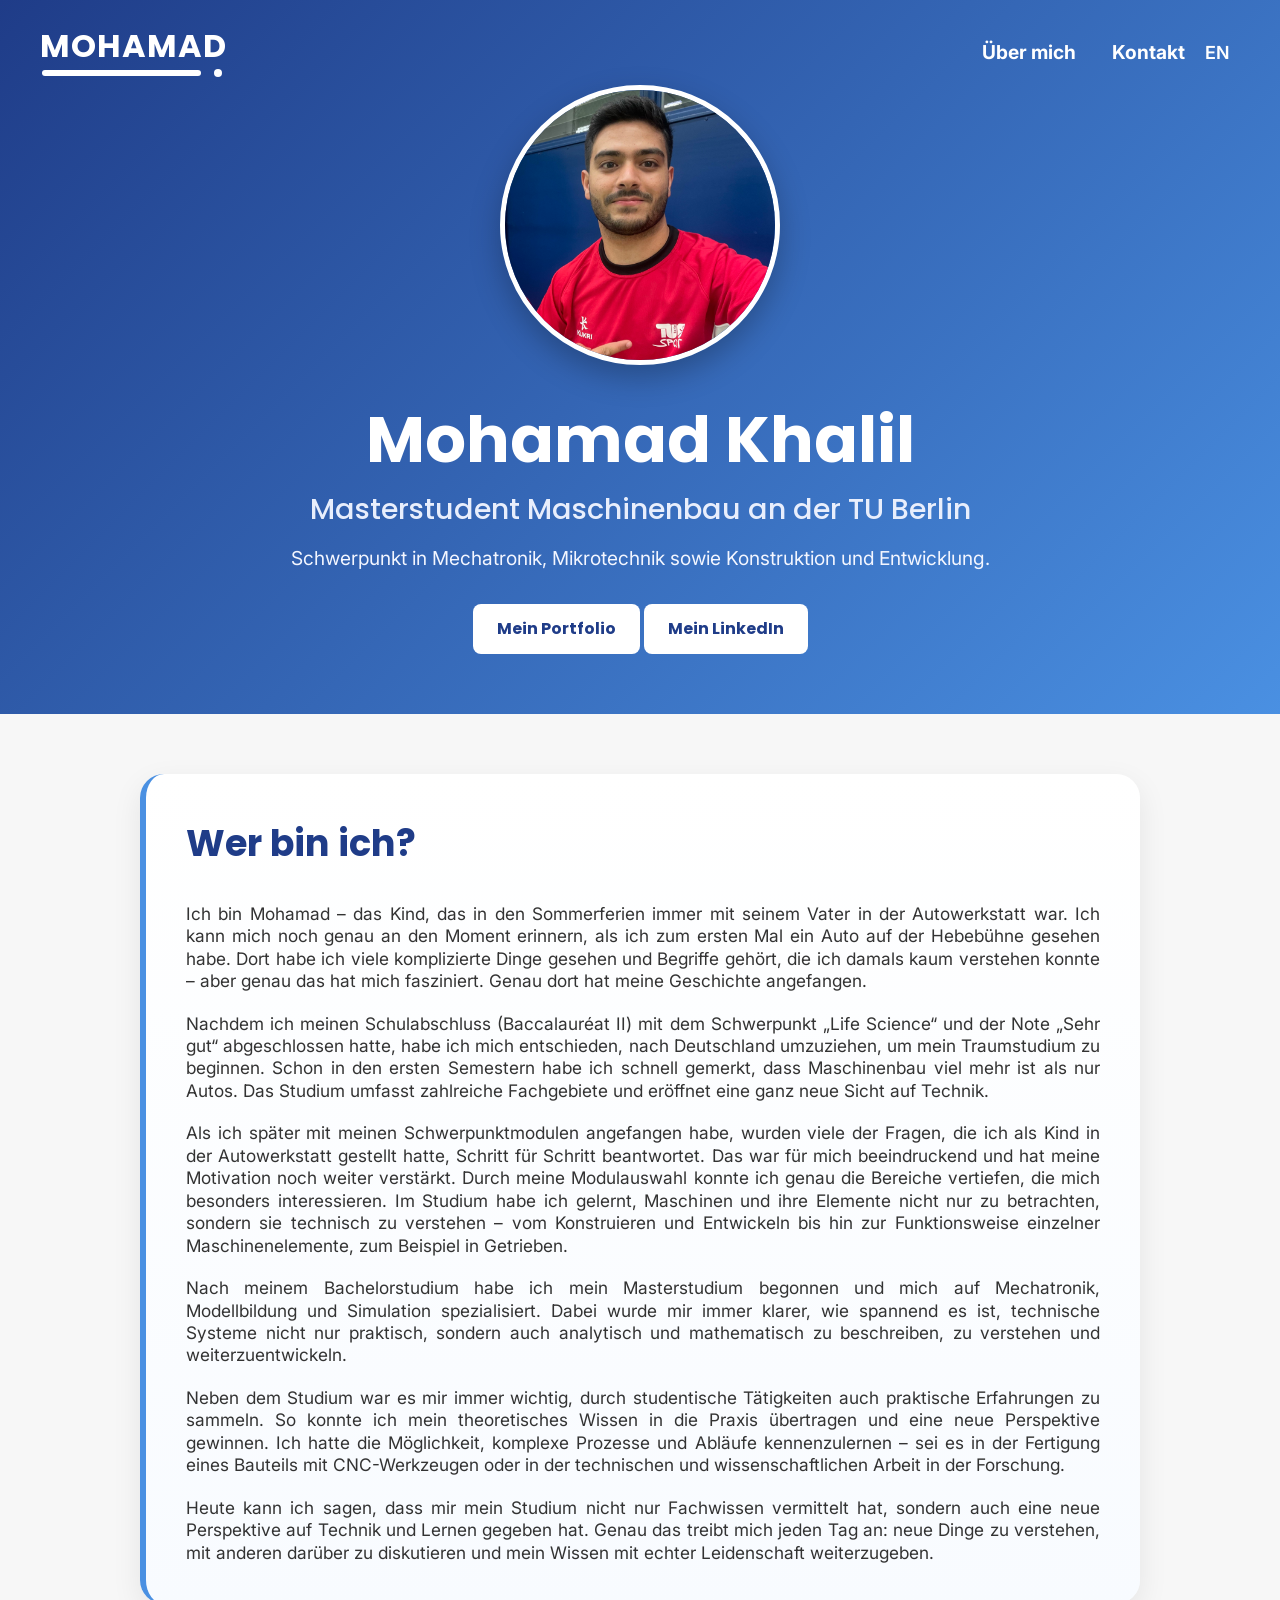
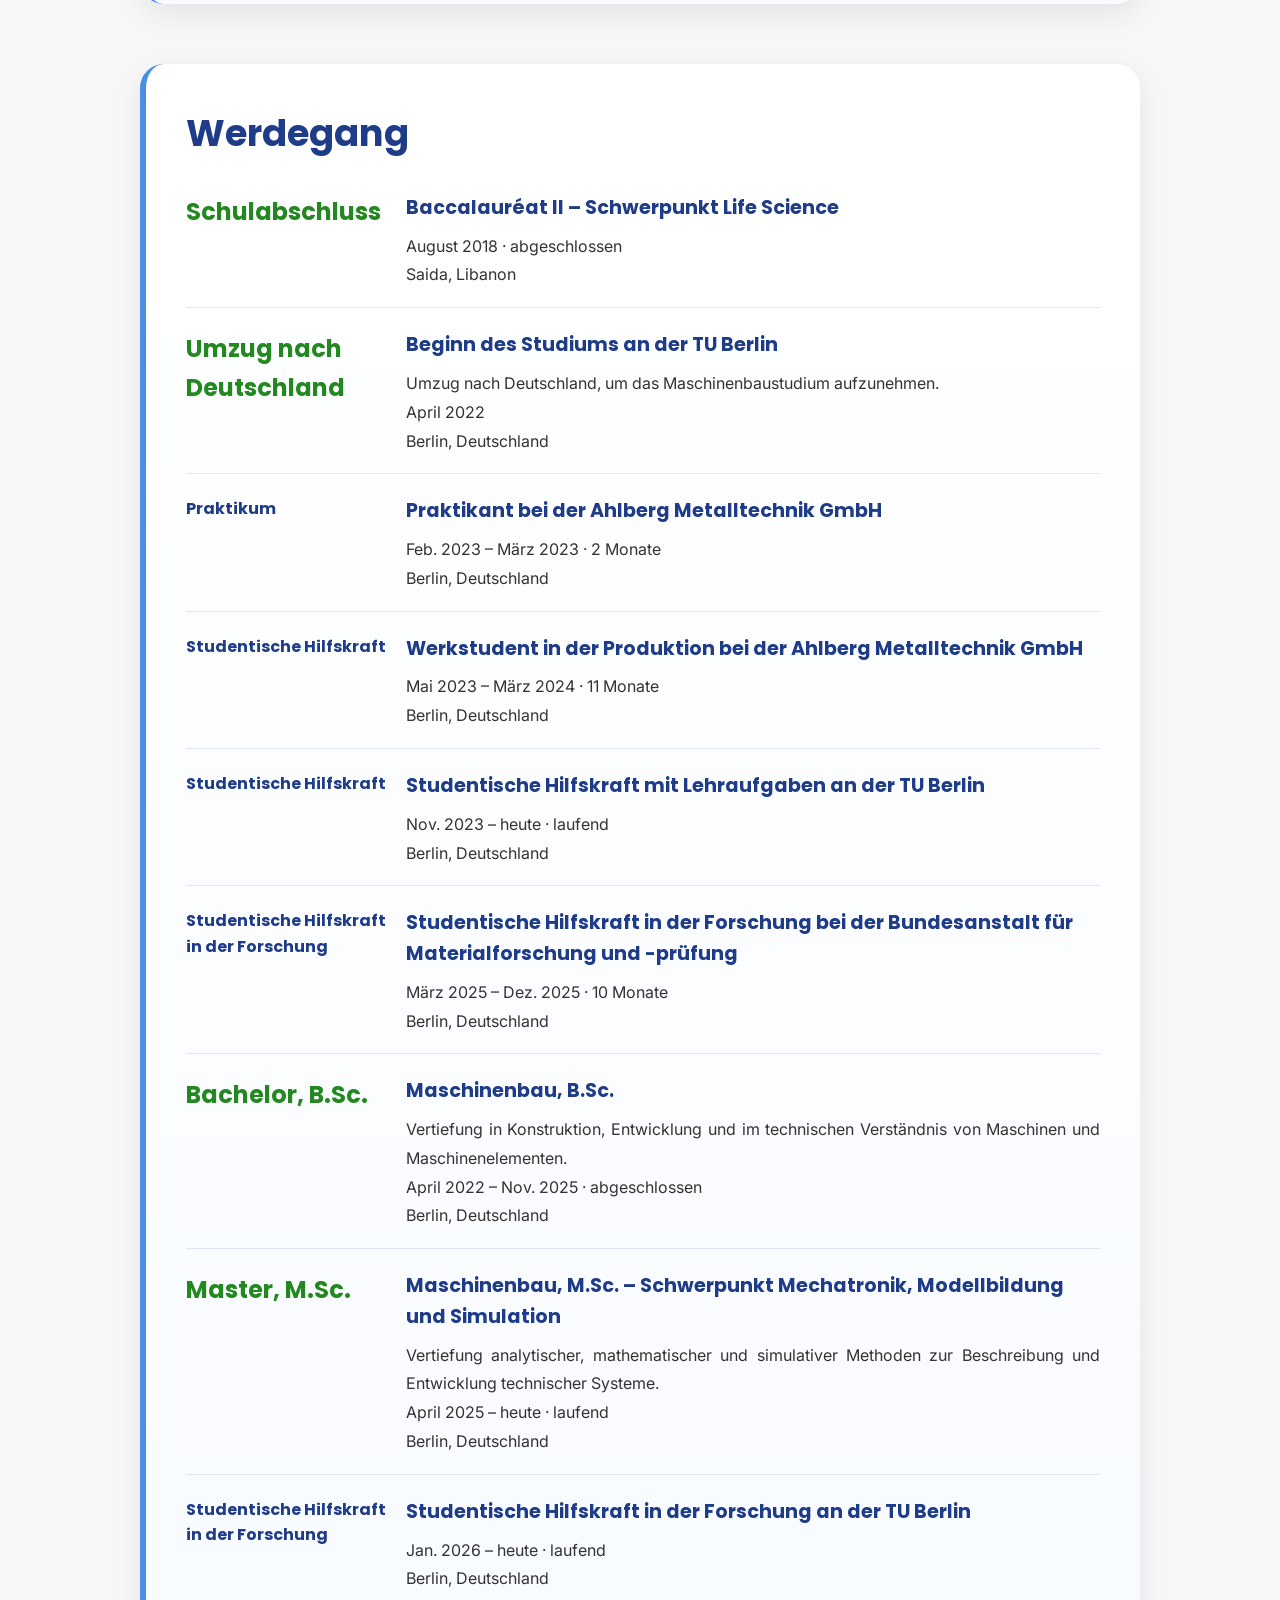
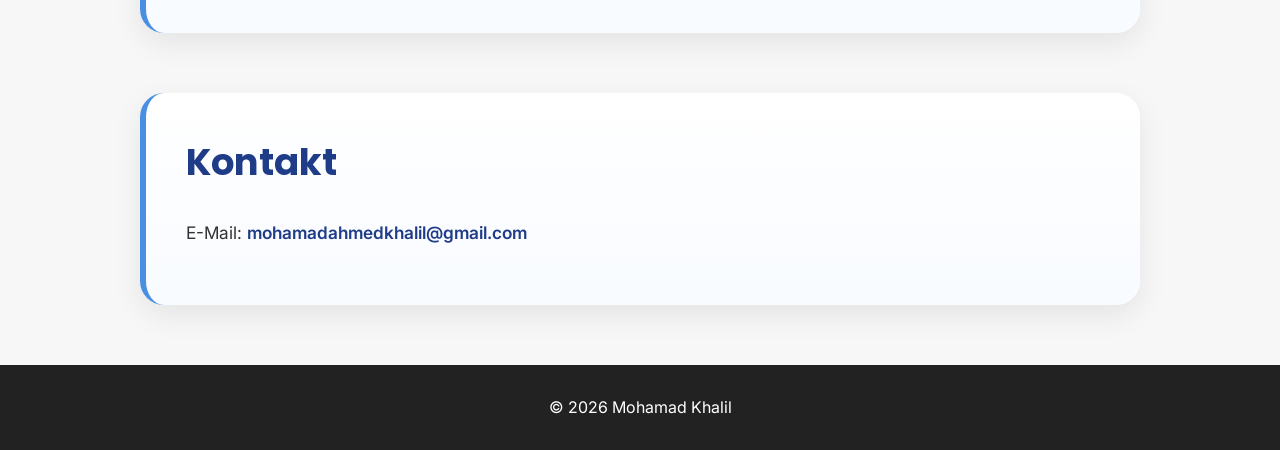
==== commit 01337a3c: "Update index.html" ====
--- a/index.html
+++ b/index.html
@@ -3,7 +3,7 @@
 <head>
   <meta charset="UTF-8" />
   <meta name="viewport" content="width=device-width, initial-scale=1.0" />
-  <title>Mohamad</title>
+  <title>Mohamad Khalil</title>
   <link rel="stylesheet" href="style.css" />
   <link rel="preconnect" href="https://fonts.googleapis.com">
   <link rel="preconnect" href="https://fonts.gstatic.com" crossorigin>
@@ -16,7 +16,7 @@
   <header class="hero">
     <nav class="nav">
       <a href="index.html" class="logo">
-        <span class="logo-name">MOHAMAD Khalil<span class="logo-dot"></span></span>
+        <span class="logo-name">MOHAMAD<span class="logo-dot"></span></span>
       </a>
 
       <button class="menu-toggle" type="button" aria-label="Menü öffnen" aria-expanded="false">
